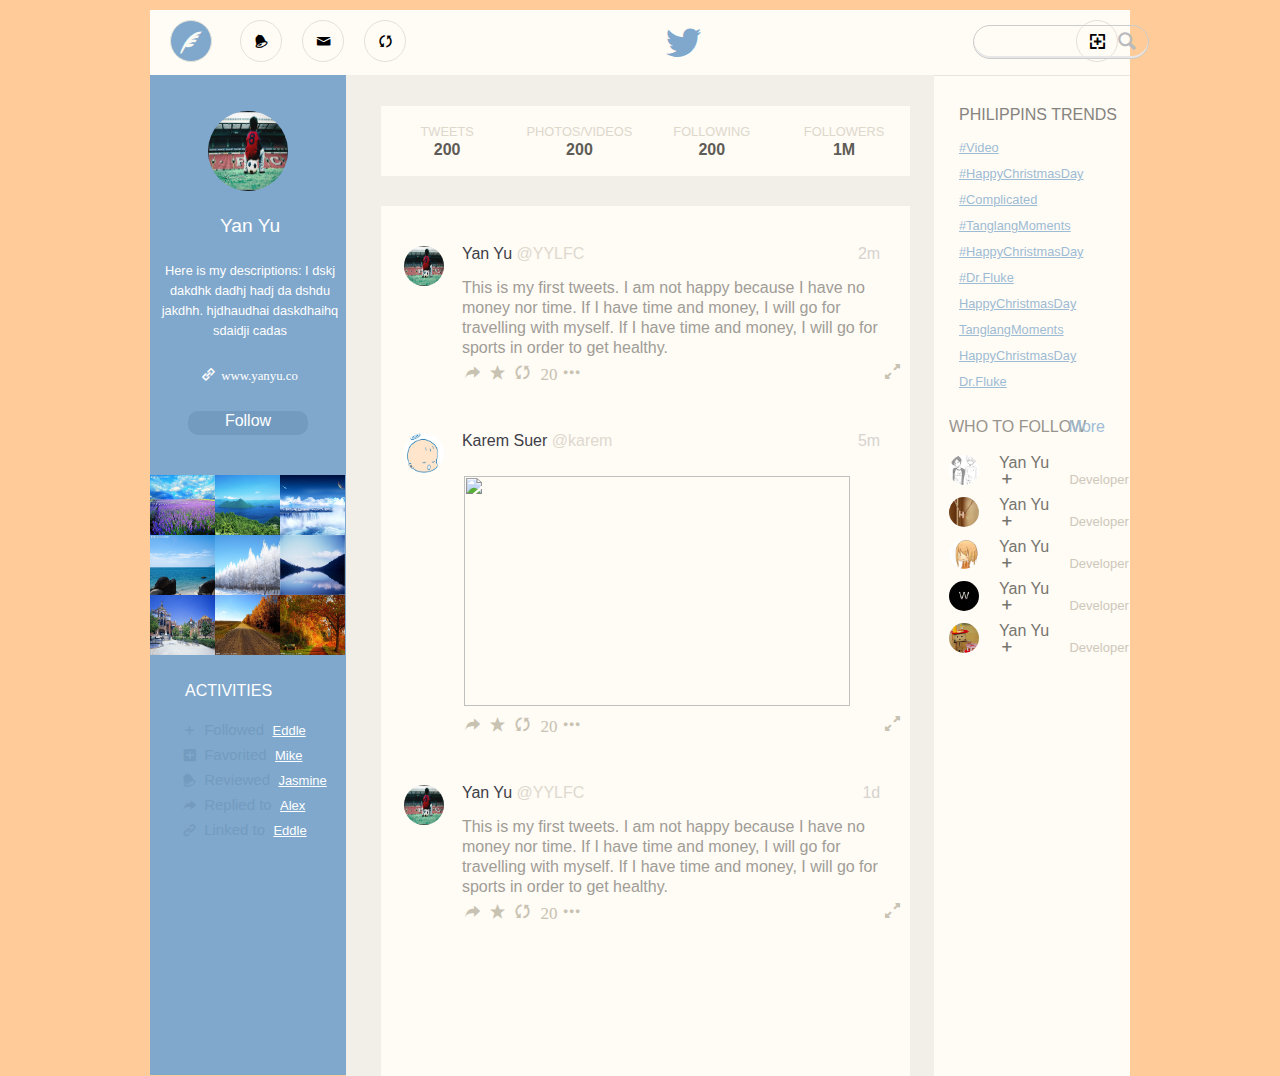
==== index.html @ caffcd51 "tweets" ====
<!DOCTYPE html>
<html>
<head>
    <title>My Design</title>
    <meta name="viewport" content="width=device-width, initial-scale=1">
    <link href="stylesheets/style.css" type="text/css" rel="stylesheet">
    <link rel="stylesheet" href="icomoon/demo-files/demo.css">
    <link rel="stylesheet" href="icomoon/style.css">
</head>
<body>
<div>
    <ul class='top'>
        <li class="top_icon"><span class="icon-quill"/></li>
        <li class="top_icon"><span class="icon-bell"/></li>
        <li class="top_icon"><span class="icon-mail"/></li>
        <li class="top_icon"><span class="icon-cycle"/></li>
        <li class="twitter"><span class="icon-twitter"/></li>
        <li class="content_search search_combined">
            <input type="text"/>
            <a href="#"><span class="icon-search"></span></a>
        </li>
        <li class="googleplus top_icon"><span class="icon-googleplus"/></li>
    </ul>
</div>
<div class='container'>
    <div class='intro'>
        <div class='avatar'>
            <img src='my.jpg'/>

            <span class="page_name"><p>Yan Yu</p></span>

            <p>
                Here is my descriptions: I dskj dakdhk dadhj hadj da dshdu jakdhh. hjdhaudhai
                daskdhaihq sdaidji cadas
            </p>
        <span>
          <p><span class='icon-hyperlink'>&nbsp;<a>www.yanyu.co</a></span></p>
        </span>
        <span>
          <p class='follow'>Follow</a>
        </span>
        </div>
        <div class='intro_image'>
            <img src='1.jpg'/>
            <img src='2.jpg'/>
            <img src='3.jpg'/>
            <img src='4.jpg'/>
            <img src='5.jpg'/>
            <img src='6.jpg'/>
            <img src='7.jpg'/>
            <img src='8.jpg'/>
            <img src='9.jpg'/>
        </div>
        <div class='activities'>
            <p class='activities_title'>ACTIVITIES</p>

            <p><span><span class="icon icon-plus2"></span><span>&nbsp;Followed &nbsp;</span><a>Eddle</a> </span>

            <p><span><span class="icon icon-plus"></span><span>&nbsp;Favorited &nbsp;</span><a>Mike</a> </span>

            <p><span><span class="icon icon-bell"></span><span>&nbsp;Reviewed &nbsp;</span><a>Jasmine</a> </span>

            <p><span><span class="icon icon-forward"></span><span>&nbsp;Replied to &nbsp;</span><a>Alex</a> </span>

            <p><span><span class="icon icon-link"></span><span>&nbsp;Linked to &nbsp;</span><a>Eddle</a> </span>
            </p>
        </div>
    </div>
    <div class='content'>
        <div class="relation">
            <ul>
                <li><p class="name">TWEETS</p>

                    <p class="value">200</p></li>
                <li><p class="name">PHOTOS/VIDEOS</p>

                    <p class="value">200</p></li>
                <li><p class="name">FOLLOWING</p>

                    <p class="value">200</p></li>
                <li><p class="name">FOLLOWERS</p>

                    <p class="value">1M</p></li>
            </ul>
        </div>
        <div class='main_content'>
            <ul>
                <li>
                    <div><img class="tweet_avatar" src="my.jpg"/></div>
                    <span class="tweet_author">Yan Yu</span>
                    <span class="user_name">@YYLFC</span>
                    <span class="publish_time">2m</span>

                    <p>
                        This is my first tweets. I am not happy because I have no money nor time.
                        If I have time and money, I will go for travelling with myself.
                        If I have time and money, I will go for sports in order to get healthy.
                    </p>
            <span class="tweet_action">
              <ul>
                  <li class="action_logo"><span class="icon-forward"/></li>
                  <li class="action_logo"><span class="icon-star"/></li>
                  <li class="action_logo"><span class="icon-cycle"/>&nbsp;<span>20</span></li>
                  <li class="action_logo ellipsis"><span class="icon-ellipsis"/></li>
                  <li class="action_logo maximize"><span class="icon-maximize"/></li>
              </ul>
            </span>
                </li>
                <li>
                    <div><img class="tweet_avatar" src="my.jpeg"/></div>
                    <span class="tweet_author">Karem Suer</span>
                    <span class="user_name">@karem</span>
                    <span class="publish_time">5m</span>
                    <img class="tweet_image" src="10.jpg"/>
            <span class="tweet_action">
              <ul>
                  <li class="action_logo"><span class="icon-forward"/></li>
                  <li class="action_logo"><span class="icon-star"/></li>
                  <li class="action_logo"><span class="icon-cycle"/>&nbsp;<span>20</span></li>
                  <li class="action_logo ellipsis"><span class="icon-ellipsis"/></li>
                  <li class="action_logo maximize"><span class="icon-maximize"/></li>
              </ul>
            </span>
                </li>
                <li>
                    <div><img class="tweet_avatar" src="my.jpg"/></div>
                    <span class="tweet_author">Yan Yu</span>
                    <span class="user_name">@YYLFC</span>
                    <span class="publish_time">1d</span>

                    <p>
                        This is my first tweets. I am not happy because I have no money nor time.
                        If I have time and money, I will go for travelling with myself.
                        If I have time and money, I will go for sports in order to get healthy.
                    </p>
            <span class="tweet_action">
              <ul>
                  <li class="action_logo"><span class="icon-forward"/></li>
                  <li class="action_logo"><span class="icon-star"/></li>
                  <li class="action_logo"><span class="icon-cycle"/>&nbsp;<span>20</span></li>
                  <li class="action_logo ellipsis"><span class="icon-ellipsis"/></li>
                  <li class="action_logo maximize"><span class="icon-maximize"/></li>
              </ul>
            </span>
                </li>
            </ul>
        </div>
    </div>
    <div class='relationship'>
        <div class='trends'>
            <p>PHILIPPINS TRENDS</p>
            <ul>
                <li><span><a href="#">#Video</a></span></li>
                <li><span><a href="#">#HappyChristmasDay</a></span></li>
                <li><span><a href="#">#Complicated</a></span></li>
                <li><span><a href="#">#TanglangMoments</a></span></li>
                <li><span><a href="#">#HappyChristmasDay</a></span></li>
                <li><span><a href="#">#Dr.Fluke</a></span></li>
                <li><span><a href="#">HappyChristmasDay</a></span></li>
                <li><span><a href="#">TanglangMoments</a></span></li>
                <li><span><a href="#">HappyChristmasDay</a></span></li>
                <li><span><a href="#">Dr.Fluke</a></span></li>
            </ul>
        </div>
        <div class='following'>
            <div class="follow_tittle">
                <span>
                    <a href="#" class="who_to_follow">WHO TO FOLLOW&nbsp;</a>
                    <a href="#" class="following_more">More</a>
                </span>
            </div>
            <div class='follow_members'>
                <ul>
                    <li>
                        <div><img class="tweet_avatar" src="13.jpg"/></div>
                        <span class="other_friend">
                            <span class="fol">
                                <a href="#" class="other_name">Yan Yu</a>
                                <span class="icon-plus2 other_name"/>
                            </span>
                            <span><a href="#" class="other_position">Developer</a></span>
                        </span>
                    </li>
                    <li>
                        <div><img class="tweet_avatar" src="14.jpg"/></div>
                        <span class="other_friend">
                            <span class="fol">
                                <a href="#" class="other_name">Yan Yu</a>
                                <span class="icon-plus2 other_name"/>
                            </span>
                            <span><a href="#" class="other_position">Developer</a></span>
                        </span>
                    </li>
                    <li>
                        <div><img class="tweet_avatar" src="12.jpg"/></div>
                        <span class="other_friend">
                            <span class="fol">
                                <a href="#" class="other_name">Yan Yu</a>
                                <span class="icon-plus2 other_name"/>
                            </span>
                            <span><a href="#" class="other_position">Developer</a></span>
                        </span>
                    </li>
                    <li>
                        <div><img class="tweet_avatar" src="15.jpg"/></div>
                        <span class="other_friend">
                            <span class="fol">
                                <a href="#" class="other_name">Yan Yu</a>
                                <span class="icon-plus2 other_name"/>
                            </span>
                            <span><a href="#" class="other_position">Developer</a></span>
                        </span>
                    </li>
                    <li>
                        <div><img class="tweet_avatar" src="11.jpg"/></div>
                        <span class="other_friend">
                            <span class="fol">
                                <a href="#" class="other_name">Yan Yu</a>
                                <span class="icon-plus2 other_name"/>
                            </span>
                            <span><a href="#" class="other_position">Developer</a></span>
                        </span>
                    </li>
                </ul>

            </div>
        </div>
    </div>
</div>
</body>
</html>
---- stylesheets/style.css ----
/* line 5, ../../../.rvm/gems/ruby-2.0.0-p481/gems/compass-core-1.0.1/stylesheets/compass/reset/_utilities.scss */
html, body, div, span, applet, object, iframe,
h1, h2, h3, h4, h5, h6, p, blockquote, pre,
a, abbr, acronym, address, big, cite, code,
del, dfn, em, img, ins, kbd, q, s, samp,
small, strike, strong, sub, sup, tt, var,
b, u, i, center,
dl, dt, dd, ol, ul, li,
fieldset, form, label, legend,
table, caption, tbody, tfoot, thead, tr, th, td,
article, aside, canvas, details, embed,
figure, figcaption, footer, header, hgroup,
menu, nav, output, ruby, section, summary,
time, mark, audio, video {
  margin: 0;
  padding: 0;
  border: 0;
  font: inherit;
  font-size: 100%;
  vertical-align: baseline;
}

/* line 22, ../../../.rvm/gems/ruby-2.0.0-p481/gems/compass-core-1.0.1/stylesheets/compass/reset/_utilities.scss */
html {
  line-height: 1;
}

/* line 24, ../../../.rvm/gems/ruby-2.0.0-p481/gems/compass-core-1.0.1/stylesheets/compass/reset/_utilities.scss */
ol, ul {
  list-style: none;
}

/* line 26, ../../../.rvm/gems/ruby-2.0.0-p481/gems/compass-core-1.0.1/stylesheets/compass/reset/_utilities.scss */
table {
  border-collapse: collapse;
  border-spacing: 0;
}

/* line 28, ../../../.rvm/gems/ruby-2.0.0-p481/gems/compass-core-1.0.1/stylesheets/compass/reset/_utilities.scss */
caption, th, td {
  text-align: left;
  font-weight: normal;
  vertical-align: middle;
}

/* line 30, ../../../.rvm/gems/ruby-2.0.0-p481/gems/compass-core-1.0.1/stylesheets/compass/reset/_utilities.scss */
q, blockquote {
  quotes: none;
}
/* line 103, ../../../.rvm/gems/ruby-2.0.0-p481/gems/compass-core-1.0.1/stylesheets/compass/reset/_utilities.scss */
q:before, q:after, blockquote:before, blockquote:after {
  content: "";
  content: none;
}

/* line 32, ../../../.rvm/gems/ruby-2.0.0-p481/gems/compass-core-1.0.1/stylesheets/compass/reset/_utilities.scss */
a img {
  border: none;
}

/* line 116, ../../../.rvm/gems/ruby-2.0.0-p481/gems/compass-core-1.0.1/stylesheets/compass/reset/_utilities.scss */
article, aside, details, figcaption, figure, footer, header, hgroup, main, menu, nav, section, summary {
  display: block;
}

/* line 4, ../sass/style.scss */
html {
  min-width: 80%;
}

/* line 9, ../sass/style.scss */
body {
  padding: 10px 150px;
  font-family: 'PT Sans', sans-serif;
  margin: 0 auto;
  background-color: #ffcc99;
}

/* line 16, ../sass/style.scss */
.top {
  margin: 0 auto;
  background-color: #fffbf5;
  height: 65px;
}
/* line 21, ../sass/style.scss */
.top li {
  float: left;
  margin-right: 10px;
  margin-top: 10px;
  height: 40px;
  width: 40px;
  text-align: center;
  margin-left: 8px;
}
/* line 30, ../sass/style.scss */
.top li span {
  display: block;
  margin-top: 13px;
  font-size: 15px;
}
/* line 37, ../sass/style.scss */
.top .twitter {
  margin-left: 25%;
}
/* line 39, ../sass/style.scss */
.top .twitter span {
  font-size: 35px;
  color: #80a8cc;
  margin-top: 5px;
}
/* line 46, ../sass/style.scss */
.top .googleplus {
  float: right;
}
/* line 50, ../sass/style.scss */
.top li:nth-child(1) {
  margin-left: 20px;
  margin-right: 20px;
  background-color: #80a8cc;
  color: #fafaf4;
}
/* line 55, ../sass/style.scss */
.top li:nth-child(1) span {
  margin-top: 10px;
  font-size: 22px;
}
/* line 61, ../sass/style.scss */
.top .search_combined {
  position: relative;
}
/* line 65, ../sass/style.scss */
.top .content_search {
  margin-left: 260px;
  margin-top: 15px;
}
/* line 68, ../sass/style.scss */
.top .content_search input {
  height: 30px;
  width: 170px;
  border-radius: 20px;
  border: 1px solid #ccc;
  background-color: transparent;
}
/* line 75, ../sass/style.scss */
.top .content_search a span {
  position: absolute;
  top: -8px;
  left: 143px;
  color: #b8babe;
  font-size: 22px;
}
/* line 84, ../sass/style.scss */
.top .top_icon {
  height: 40px;
  width: 40px;
  border-radius: 40px;
  margin-right: 12px;
  border: 1px solid #e5e1da;
}

/* line 96, ../sass/style.scss */
.container div {
  float: left;
  display: block;
  overflow: hidden;
}
/* line 102, ../sass/style.scss */
.container .intro {
  width: 20%;
  background: #80a8cc;
  color: white;
  height: 1000px;
}
/* line 108, ../sass/style.scss */
.container .intro .avatar {
  height: 400px;
  text-align: center;
  align-content: center;
  width: 100%;
  margin: 0 auto;
}
/* line 115, ../sass/style.scss */
.container .intro .avatar img {
  margin: 20px auto 0px;
  display: block;
  height: 80px;
  width: 80px;
  border-radius: 80px;
}
/* line 123, ../sass/style.scss */
.container .intro .avatar p {
  width: 200px;
  margin: 25px auto;
  line-height: 20px;
  font-size: 0.8em;
}
/* line 130, ../sass/style.scss */
.container .intro .avatar .page_name {
  font-size: 1.5em;
}
/* line 134, ../sass/style.scss */
.container .intro .avatar .follow {
  height: 24px;
  width: 120px;
  border-radius: 10px;
  background-color: #739bbf;
  align-content: space-between;
  font-size: 1em;
}
/* line 143, ../sass/style.scss */
.container .intro .intro_image {
  height: 200px;
}
/* line 146, ../sass/style.scss */
.container .intro .intro_image img {
  height: 60px;
  width: 33.43%;
  margin: 0px -5px -3px 0;
}
/* line 152, ../sass/style.scss */
.container .intro .activities {
  margin-left: 25px;
}
/* line 155, ../sass/style.scss */
.container .intro .activities span {
  color: #739bbf;
  font-size: 15px;
}
/* line 160, ../sass/style.scss */
.container .intro .activities a {
  display: inline-block;
  color: white;
  font-size: 13px;
  text-decoration: underline;
}
/* line 167, ../sass/style.scss */
.container .intro .activities p {
  margin: 8px 10px;
}
/* line 171, ../sass/style.scss */
.container .intro .activities .activities_title {
  height: 30px;
}
/* line 175, ../sass/style.scss */
.container .intro .activities .icon:before {
  top: 2px;
  margin: auto;
  position: relative;
  right: 3px;
}
/* line 184, ../sass/style.scss */
.container .content {
  width: 60%;
  background-color: #f2eee8;
  height: 1000px;
  border-top: 1px solid #f2eee8;
}
/* line 190, ../sass/style.scss */
.container .content .relation {
  height: 70px;
  width: 90%;
  margin: 0 auto;
  background-color: white;
  overflow: hidden;
  position: relative;
  top: 30px;
  left: 35px;
  text-align: center;
  background-color: #fffbf5;
}
/* line 202, ../sass/style.scss */
.container .content .relation li {
  float: left;
  width: 25%;
  margin-top: -5px;
}
/* line 207, ../sass/style.scss */
.container .content .relation li li:nth-child(1) {
  border-bottom: 2px solid blue;
}
/* line 211, ../sass/style.scss */
.container .content .relation li .name {
  font-size: 0.8em;
  margin-top: 25px;
  color: #ddd8cc;
}
/* line 217, ../sass/style.scss */
.container .content .relation li .value {
  font-size: 1em;
  margin-top: -10px;
  color: #5e5c56;
  font-weight: bold;
}
/* line 227, ../sass/style.scss */
.container .content .main_content {
  background-color: #fffbf5;
  width: 90%;
  margin: 0 auto;
  height: 900px;
  top: 60px;
  left: 35px;
  position: relative;
}
/* line 236, ../sass/style.scss */
.container .content .main_content li {
  width: 90%;
  margin: 40px 30px -90px 0;
  float: right;
  position: relative;
}
/* line 242, ../sass/style.scss */
.container .content .main_content li .tweet_avatar {
  height: 40px;
  width: 40px;
  border-radius: 40px;
  margin-right: 18px;
  margin-left: 0px;
}
/* line 249, ../sass/style.scss */
.container .content .main_content li .tweet_author {
  color: #3d3e48;
}
/* line 252, ../sass/style.scss */
.container .content .main_content li .user_name {
  color: #ded9ce;
}
/* line 255, ../sass/style.scss */
.container .content .main_content li .publish_time {
  float: right;
  color: #d6d3d0;
}
/* line 259, ../sass/style.scss */
.container .content .main_content li p {
  width: 90%;
  margin-left: 58px;
  line-height: 20px;
  color: #a09d97;
}
/* line 265, ../sass/style.scss */
.container .content .main_content li .tweet_action {
  overflow: hidden;
  position: relative;
  width: 90%;
  height: auto;
  left: 60px;
  top: -50px;
  color: #c7c2b1;
}
/* line 274, ../sass/style.scss */
.container .content .main_content li .tweet_action li {
  float: left;
  width: 20%;
  margin-right: -70px;
  font-size: 17px;
  padding-bottom: 10px;
  margin-bottom: 40px;
}
/* line 283, ../sass/style.scss */
.container .content .main_content li .tweet_action .ellipsis {
  margin-left: 23px;
}
/* line 287, ../sass/style.scss */
.container .content .main_content li .tweet_action .maximize {
  float: right;
  font-size: 15px;
  margin-right: -40px;
}
/* line 293, ../sass/style.scss */
.container .content .main_content li .tweet_image {
  height: 230px;
  width: 90%;
  display: block;
  margin-top: 20px;
  margin-left: 60px;
  margin-bottom: 20px;
}
/* line 305, ../sass/style.scss */
.container .relationship {
  width: 20%;
  background-color: #fffbf5;
  margin: 0 auto;
  height: 1000px;
  border-top: 1px solid #e8e4de;
}
/* line 312, ../sass/style.scss */
.container .relationship .trends {
  margin: 15px auto 0 25px;
  color: #85837e;
}
/* line 316, ../sass/style.scss */
.container .relationship .trends li {
  margin-bottom: 10px;
}
/* line 319, ../sass/style.scss */
.container .relationship .trends li span a {
  color: #9ebbd4;
  font-size: 0.8em;
}
/* line 325, ../sass/style.scss */
.container .relationship .trends .following {
  margin: 15px auto 0 25px;
}
/* line 328, ../sass/style.scss */
.container .relationship .trends .following .follow_tittle {
  margin: 0 auto;
}
/* line 334, ../sass/style.scss */
.container .relationship .following {
  position: relative;
  top: 20px;
  left: 15px;
}
/* line 339, ../sass/style.scss */
.container .relationship .following .follow_tittle {
  width: 100%;
  margin-bottom: 20px;
}
/* line 343, ../sass/style.scss */
.container .relationship .following .follow_tittle .following_more {
  color: #9ebbd4;
}
/* line 347, ../sass/style.scss */
.container .relationship .following .follow_tittle a {
  text-decoration: none;
  color: #98948d;
}
/* line 352, ../sass/style.scss */
.container .relationship .following .follow_tittle .following_more {
  float: right;
  position: relative;
  right: 40px;
}
/* line 360, ../sass/style.scss */
.container .relationship .follow_members {
  width: 100%;
}
/* line 364, ../sass/style.scss */
.container .relationship .follow_members ul li .other_friend {
  position: relative;
  left: 20px;
}
/* line 367, ../sass/style.scss */
.container .relationship .follow_members ul li .other_friend span {
  display: block;
  margin-bottom: 5px;
}
/* line 371, ../sass/style.scss */
.container .relationship .follow_members ul li .other_friend .fol span {
  display: inline-block;
  vertical-align: middle;
}
/* line 375, ../sass/style.scss */
.container .relationship .follow_members ul li .other_friend .other_name {
  color: #76756e;
  font-size: 1em;
  margin-right: 50px;
}
/* line 380, ../sass/style.scss */
.container .relationship .follow_members ul li .other_friend .other_position {
  color: #cdc8ba;
  font-size: 13px;
}
/* line 384, ../sass/style.scss */
.container .relationship .follow_members ul li .other_friend a {
  text-decoration: none;
}
/* line 390, ../sass/style.scss */
.container .relationship .follow_members ul img {
  height: 30px;
  width: 30px;
  border-radius: 30px;
}
---- icomoon/demo-files/demo.css ----
h1 {
	font-size: 1.5em;
	font-weight: normal;
}
small {
	font-size: .66666667em;
}

.bshadow0, input {
	box-shadow: inset 0 -2px #e7e7e7;
}
.glyph {
	font-size: 16px;
	width: 15em;
	padding-bottom: 1em;
	margin-right: 4em;
	margin-bottom: 1em;
	float: left;
	overflow: hidden;
}
.liga {
	width: 80%;
	width: calc(100% - 2.5em);
}
.talign-right {
	text-align: right;
}
.talign-center {
	text-align: center;
}
.bgc1 {
	background: #f1f1f1;
}
.fgc1 {
	color: #999;
}
.fgc0 {
	color: #000;
}
p {
	margin-top: 1em;
	margin-bottom: 1em;
}
.mvm {
	margin-top: .75em;
	margin-bottom: .75em;
}
.mtn {
	margin-top: 0;
}
.mtl, .mal {
	margin-top: 1.5em;
}
.mbl, .mal {
	margin-bottom: 1.5em;
}
.mal, .mhl {
	margin-left: 1.5em;
	margin-right: 1.5em;
}
.mhmm {
	margin-left: 1em;
	margin-right: 1em;
}
.mls {
	margin-left: .25em;
}
.ptl {
	padding-top: 1.5em;
}
.pbs, .pvs {
	padding-bottom: .25em;
}
.pvs, .pts {
	padding-top: .25em;
}
.unit {
	float: left;
}
.unitRight {
	float: right;
}
.size1of2 {
	width: 50%;
}
.size1of1 {
	width: 100%;
}
.clearfix:before, .clearfix:after {
	content: " ";
	display: table;
}
.clearfix:after {
	clear: both;
}
.hidden-true {
	display: none;
}
.textbox0 {
	width: 3em;
	background: #f1f1f1;
	padding: .25em .5em;
	line-height: 1.5;
	height: 1.5em;
}
#testDrive {
	display: block;
	padding-top: 24px;
	line-height: 1.5;
}
.fs0 {
	font-size: 16px;
}
.fs1 {
	font-size: 32px;
}
.fs2 {
	font-size: 20px;
}
---- icomoon/style.css ----
@font-face {
	font-family: 'icomoon';
	src:url('fonts/icomoon.eot?vg0cf8');
	src:url('fonts/icomoon.eot?#iefixvg0cf8') format('embedded-opentype'),
		url('fonts/icomoon.woff?vg0cf8') format('woff'),
		url('fonts/icomoon.ttf?vg0cf8') format('truetype'),
		url('fonts/icomoon.svg?vg0cf8#icomoon') format('svg');
	font-weight: normal;
	font-style: normal;
}

[class^="icon-"], [class*=" icon-"] {
	font-family: 'icomoon';
	speak: none;
	font-style: normal;
	font-weight: normal;
	font-variant: normal;
	text-transform: none;
	line-height: 1;

	/* Better Font Rendering =========== */
	-webkit-font-smoothing: antialiased;
	-moz-osx-font-smoothing: grayscale;
}

.icon-quill:before {
	content: "\e600";
}
.icon-twitter:before {
	content: "\e601";
}
.icon-maximize:before {
	content: "\e602";
}
.icon-hyperlink:before {
	content: "\e603";
}
.icon-googleplus:before {
	content: "\e60c";
}
.icon-mail:before {
	content: "\e604";
}
.icon-forward:before {
	content: "\e605";
}
.icon-star:before {
	content: "\e606";
}
.icon-search:before {
	content: "\e60b";
}
.icon-bell:before {
	content: "\e607";
}
.icon-link:before {
	content: "\e60d";
}
.icon-signal:before {
	content: "\e608";
}
.icon-plus:before {
	content: "\e60e";
}
.icon-plus2:before {
	content: "\e60f";
}
.icon-cycle:before {
	content: "\e609";
}
.icon-ellipsis:before {
	content: "\e60a";
}
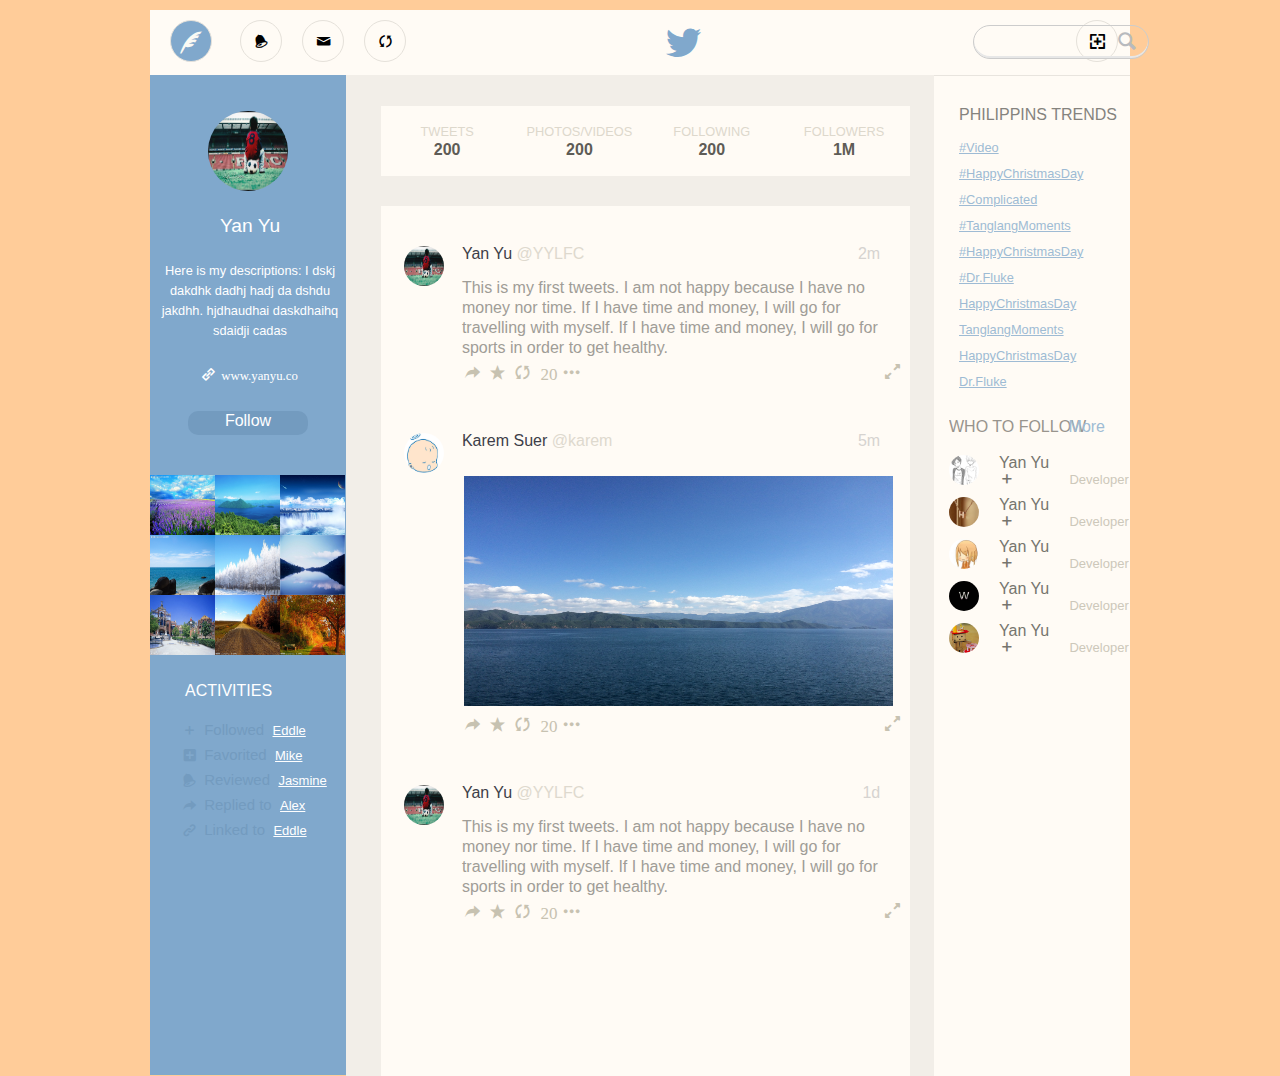
==== commit 47ac54f6: "Update index.html" ====
--- a/index.html
+++ b/index.html
@@ -111,7 +111,7 @@
                     <span class="tweet_author">Karem Suer</span>
                     <span class="user_name">@karem</span>
                     <span class="publish_time">5m</span>
-                    <img class="tweet_image" src="10.jpg"/>
+                    <img class="tweet_image" src="10.JPG"/>
             <span class="tweet_action">
               <ul>
                   <li class="action_logo"><span class="icon-forward"/></li>
